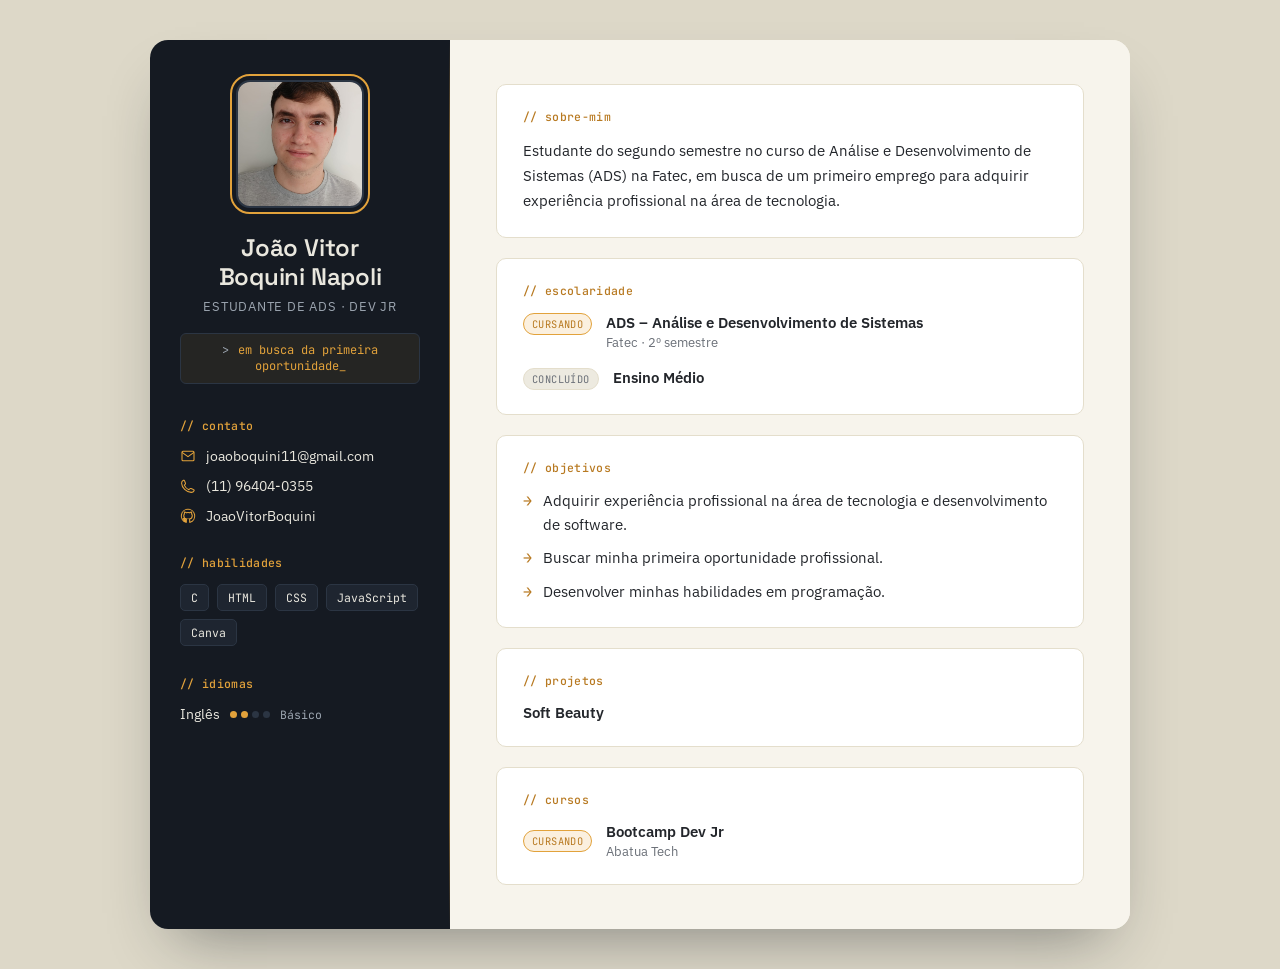
==== index.html @ 7dfd0f87 "Add files via upload" ====
<!DOCTYPE html>
<html lang="pt-br">
<head>
    <link rel="stylesheet" href="estilo.css">
    <meta charset="UTF-8">
    <meta name="viewport" content="width=device-width, initial-scale=1.0">
    <link rel="preconnect" href="https://fonts.googleapis.com">
    <link rel="preconnect" href="https://fonts.gstatic.com" crossorigin>
    <link href="https://fonts.googleapis.com/css2?family=Space+Grotesk:wght@500;600;700&family=IBM+Plex+Sans:wght@400;500;600&family=JetBrains+Mono:wght@400;500;600&display=swap" rel="stylesheet">
    <title>Currículo de João Vitor Boquini</title>
</head>
<body>

    <div class="page">

        <!-- ===== SIDEBAR ===== -->
        <aside class="sidebar">

            <div class="photo-wrap">
                <img class="foto" src="foto3por4.jpeg" alt="Foto de João Vitor Boquini">
            </div>

            <h1>João Vitor<br>Boquini Napoli</h1>
            <p class="cargo">Estudante de ADS &middot; Dev Jr</p>
            <p class="terminal-line"><span class="prompt">&gt;</span> em busca da primeira oportunidade<span class="cursor">_</span></p>

            <section class="side-block">
                <h2 class="eyebrow">// contato</h2>
                <ul class="contact-list">
                    <li>
                        <svg viewBox="0 0 24 24" fill="none" stroke="currentColor" stroke-width="1.6"><path d="M3 6.5 12 13l9-6.5"/><rect x="3" y="5" width="18" height="14" rx="1.5"/></svg>
                        <a href="mailto:joaoboquini11@gmail.com">joaoboquini11@gmail.com</a>
                    </li>
                    <li>
                        <svg viewBox="0 0 24 24" fill="none" stroke="currentColor" stroke-width="1.6"><path d="M6.5 3.5c.6 1.6 1 2.9 1.6 4.1a1.6 1.6 0 0 1-.4 1.9l-1.3 1.2a13 13 0 0 0 6.9 6.9l1.2-1.3a1.6 1.6 0 0 1 1.9-.4c1.2.6 2.5 1 4.1 1.6.6.2.9.9.6 1.5a4.6 4.6 0 0 1-4.4 2.6C9.3 21.2 2.8 14.7 2.4 7.9A4.6 4.6 0 0 1 5 3.5c.6-.3 1.3 0 1.5.6Z"/></svg>
                        <a href="tel:+5511964040355">(11) 96404-0355</a>
                    </li>
                    <li>
                        <svg viewBox="0 0 24 24" fill="none" stroke="currentColor" stroke-width="1.6"><path d="M12 2a10 10 0 0 0-3.16 19.5c.5.09.68-.22.68-.48v-1.7c-2.78.6-3.37-1.34-3.37-1.34-.46-1.15-1.11-1.46-1.11-1.46-.9-.62.07-.6.07-.6 1 .07 1.53 1.03 1.53 1.03.9 1.53 2.36 1.09 2.94.83.09-.65.35-1.09.63-1.34-2.22-.25-4.56-1.11-4.56-4.93 0-1.09.39-1.98 1.03-2.68-.1-.25-.45-1.27.1-2.65 0 0 .84-.27 2.75 1.03a9.4 9.4 0 0 1 5 0c1.9-1.3 2.75-1.03 2.75-1.03.55 1.38.2 2.4.1 2.65.64.7 1.03 1.59 1.03 2.68 0 3.83-2.34 4.68-4.57 4.92.36.31.68.92.68 1.85v2.74c0 .26.18.58.69.48A10 10 0 0 0 12 2Z"/></svg>
                        <a href="https://github.com/JoaoVitorBoquini" target="_blank" rel="noopener">JoaoVitorBoquini</a>
                    </li>
                </ul>
            </section>

            <section class="side-block">
                <h2 class="eyebrow">// habilidades</h2>
                <div class="tags">
                    <span class="tag">C</span>
                    <span class="tag">HTML</span>
                    <span class="tag">CSS</span>
                    <span class="tag">JavaScript</span>
                    <span class="tag">Canva</span>
                </div>
            </section>

            <section class="side-block">
                <h2 class="eyebrow">// idiomas</h2>
                <div class="lang-row">
                    <span>Inglês</span>
                    <span class="lang-level" aria-hidden="true">
                        <i class="dot on"></i><i class="dot on"></i><i class="dot"></i><i class="dot"></i>
                    </span>
                    <span class="lang-tag">Básico</span>
                </div>
            </section>

        </aside>

        <!-- ===== CONTEÚDO ===== -->
        <main class="content">

            <section class="card">
                <h2 class="eyebrow">// sobre-mim</h2>
                <p>Estudante do segundo semestre no curso de Análise e Desenvolvimento de Sistemas (ADS) na Fatec, em busca de um primeiro emprego para adquirir experiência profissional na área de tecnologia.</p>
            </section>

            <section class="card">
                <h2 class="eyebrow">// escolaridade</h2>
                <ul class="timeline">
                    <li>
                        <span class="status status-cursando">cursando</span>
                        <div>
                            <strong>ADS &ndash; Análise e Desenvolvimento de Sistemas</strong>
                            <span class="sub">Fatec &middot; 2&ordm; semestre</span>
                        </div>
                    </li>
                    <li>
                        <span class="status status-concluido">concluído</span>
                        <div>
                            <strong>Ensino Médio</strong>
                        </div>
                    </li>
                </ul>
            </section>

            <section class="card">
                <h2 class="eyebrow">// objetivos</h2>
                <ul class="bullet-list">
                    <li>Adquirir experiência profissional na área de tecnologia e desenvolvimento de software.</li>
                    <li>Buscar minha primeira oportunidade profissional.</li>
                    <li>Desenvolver minhas habilidades em programação.</li>
                </ul>
            </section>

            <section class="card">
                <h2 class="eyebrow">// projetos</h2>
                <div class="project-item">
                    <strong>Soft Beauty</strong>
                </div>
            </section>

            <section class="card">
                <h2 class="eyebrow">// cursos</h2>
                <div class="project-item">
                    <span class="status status-cursando">cursando</span>
                    <div>
                        <strong>Bootcamp Dev Jr</strong>
                        <span class="sub">Abatua Tech</span>
                    </div>
                </div>
            </section>

        </main>

    </div>

</body>
</html>
---- estilo.css ----
/* =========================================================
   Currículo — João Vitor Boquini Napoli
   Conceito: painel de IDE — sidebar "explorer" escuro
   + área de conteúdo clara, títulos como comentários de código.
   ========================================================= */

:root {
    --ink: #151A22;
    --ink-soft: #1E2530;
    --ink-line: #2B3543;

    --paper: #F7F4EC;
    --paper-line: #E4DECC;
    --card: #FFFFFF;

    --text-main: #23262B;
    --text-muted: #6B7078;
    --text-on-ink: #E9E7DE;
    --text-on-ink-muted: #9CA5B0;

    --accent: #E2A23B;
    --accent-dark: #B87A22;
    --accent-soft: rgba(226, 162, 59, 0.16);

    --font-display: 'Space Grotesk', 'IBM Plex Sans', sans-serif;
    --font-body: 'IBM Plex Sans', sans-serif;
    --font-mono: 'JetBrains Mono', monospace;

    --radius: 10px;
}

* {
    box-sizing: border-box;
}

body {
    margin: 0;
    background: #DDD8C8;
    font-family: var(--font-body);
    color: var(--text-main);
    -webkit-font-smoothing: antialiased;
}

.page {
    max-width: 980px;
    margin: 40px auto;
    display: flex;
    align-items: stretch;
    background: var(--paper);
    border-radius: 18px;
    overflow: hidden;
    box-shadow: 0 30px 60px -25px rgba(21, 26, 34, 0.45);
}

.sidebar {
    flex: 0 0 300px;
    width: 300px;
}

.content {
    flex: 1 1 auto;
    min-width: 0;
}

/* ===================== SIDEBAR ===================== */

.sidebar {
    background: var(--ink);
    color: var(--text-on-ink);
    padding: 40px 30px 44px;
    position: relative;
}

.sidebar::after {
    content: "";
    position: absolute;
    top: 0;
    right: 0;
    bottom: 0;
    width: 1px;
    background: linear-gradient(to bottom, transparent, var(--accent) 12%, var(--accent) 88%, transparent);
    opacity: .5;
}

.photo-wrap {
    width: 128px;
    height: 128px;
    border-radius: 14px;
    overflow: hidden;
    border: 2px solid var(--ink-line);
    outline: 2px solid var(--accent);
    outline-offset: 4px;
    margin: 0 auto 26px;
}

.foto {
    width: 100%;
    height: 100%;
    object-fit: cover;
    display: block;
}

.sidebar h1 {
    font-family: var(--font-display);
    font-size: 1.5rem;
    font-weight: 600;
    line-height: 1.2;
    text-align: center;
    margin: 0 0 6px;
    letter-spacing: -0.01em;
}

.cargo {
    text-align: center;
    font-size: 0.82rem;
    color: var(--text-on-ink-muted);
    margin: 0 0 18px;
    text-transform: uppercase;
    letter-spacing: 0.06em;
}

.terminal-line {
    font-family: var(--font-mono);
    font-size: 0.75rem;
    color: var(--accent);
    background: rgba(226, 162, 59, 0.08);
    border: 1px solid var(--ink-line);
    border-radius: 6px;
    padding: 8px 10px;
    margin: 0 0 34px;
    text-align: center;
    line-height: 1.4;
}

.prompt {
    color: var(--text-on-ink-muted);
    margin-right: 2px;
}

.cursor {
    animation: blink 1.1s steps(1) infinite;
}

@keyframes blink {
    50% { opacity: 0; }
}

.side-block {
    margin-bottom: 30px;
}

.side-block:last-child {
    margin-bottom: 0;
}

.eyebrow {
    font-family: var(--font-mono);
    font-size: 0.72rem;
    font-weight: 500;
    letter-spacing: 0.03em;
    color: var(--accent);
    margin: 0 0 14px;
    text-transform: lowercase;
}

.content .eyebrow {
    color: var(--accent-dark);
}

.contact-list {
    list-style: none;
    margin: 0;
    padding: 0;
    display: flex;
    flex-direction: column;
    gap: 12px;
}

.contact-list li {
    display: flex;
    align-items: center;
    gap: 10px;
    font-size: 0.85rem;
}

.contact-list svg {
    width: 16px;
    height: 16px;
    flex-shrink: 0;
    color: var(--accent);
}

.contact-list a {
    color: var(--text-on-ink);
    text-decoration: none;
    word-break: break-word;
}

.contact-list a:hover {
    color: var(--accent);
}

.tags {
    display: flex;
    flex-wrap: wrap;
    gap: 8px;
}

.tag {
    font-family: var(--font-mono);
    font-size: 0.72rem;
    padding: 5px 10px;
    border-radius: 5px;
    background: var(--ink-soft);
    border: 1px solid var(--ink-line);
    color: var(--text-on-ink);
}

.lang-row {
    display: flex;
    align-items: center;
    gap: 10px;
    font-size: 0.85rem;
}

.lang-level {
    display: inline-flex;
    gap: 4px;
}

.dot {
    width: 7px;
    height: 7px;
    border-radius: 50%;
    background: var(--ink-line);
    display: inline-block;
}

.dot.on {
    background: var(--accent);
}

.lang-tag {
    font-family: var(--font-mono);
    font-size: 0.72rem;
    color: var(--text-on-ink-muted);
}

/* ===================== CONTEÚDO ===================== */

.content {
    padding: 44px 46px;
    background: var(--paper);
}

.card {
    background: var(--card);
    border: 1px solid var(--paper-line);
    border-radius: var(--radius);
    padding: 24px 26px;
    margin-bottom: 20px;
}

.card:last-child {
    margin-bottom: 0;
}

.card p {
    margin: 0;
    font-size: 0.95rem;
    line-height: 1.65;
    color: var(--text-main);
}

.bullet-list {
    margin: 0;
    padding: 0;
    list-style: none;
    display: flex;
    flex-direction: column;
    gap: 10px;
}

.bullet-list li {
    position: relative;
    padding-left: 20px;
    font-size: 0.95rem;
    line-height: 1.55;
}

.bullet-list li::before {
    content: "→";
    position: absolute;
    left: 0;
    color: var(--accent-dark);
    font-family: var(--font-mono);
}

.timeline {
    list-style: none;
    margin: 0;
    padding: 0;
    display: flex;
    flex-direction: column;
    gap: 16px;
}

.timeline li,
.project-item {
    display: flex;
    align-items: baseline;
    gap: 14px;
}

.timeline li strong,
.project-item strong {
    display: block;
    font-size: 0.95rem;
    font-weight: 600;
}

.sub {
    display: block;
    font-size: 0.82rem;
    color: var(--text-muted);
    margin-top: 2px;
}

.status {
    font-family: var(--font-mono);
    font-size: 0.65rem;
    text-transform: uppercase;
    letter-spacing: 0.04em;
    padding: 3px 8px;
    border-radius: 999px;
    white-space: nowrap;
    flex-shrink: 0;
}

.status-cursando {
    background: var(--accent-soft);
    color: var(--accent-dark);
    border: 1px solid var(--accent);
}

.status-concluido {
    background: #EDEAE0;
    color: var(--text-muted);
    border: 1px solid var(--paper-line);
}

.project-item {
    align-items: center;
}

/* ===================== RESPONSIVO ===================== */

@media (max-width: 760px) {
    .page {
        flex-direction: column;
        margin: 0;
        border-radius: 0;
    }

    .sidebar {
        flex-basis: auto;
        width: 100%;
    }

    .sidebar {
        padding: 36px 26px 34px;
    }

    .content {
        padding: 32px 24px 40px;
    }
}

/* ===================== IMPRESSÃO ===================== */

@media print {
    @page {
        size: A4;
        margin: 0;
    }

    body {
        background: var(--paper);
    }

    .page {
        margin: 0;
        box-shadow: none;
        border-radius: 0;
    }

    .sidebar {
        flex-basis: 260px;
        width: 260px;
    }

    .sidebar,
    .card {
        -webkit-print-color-adjust: exact;
        print-color-adjust: exact;
    }

    .card {
        break-inside: avoid;
    }

    .cursor {
        animation: none;
    }
}
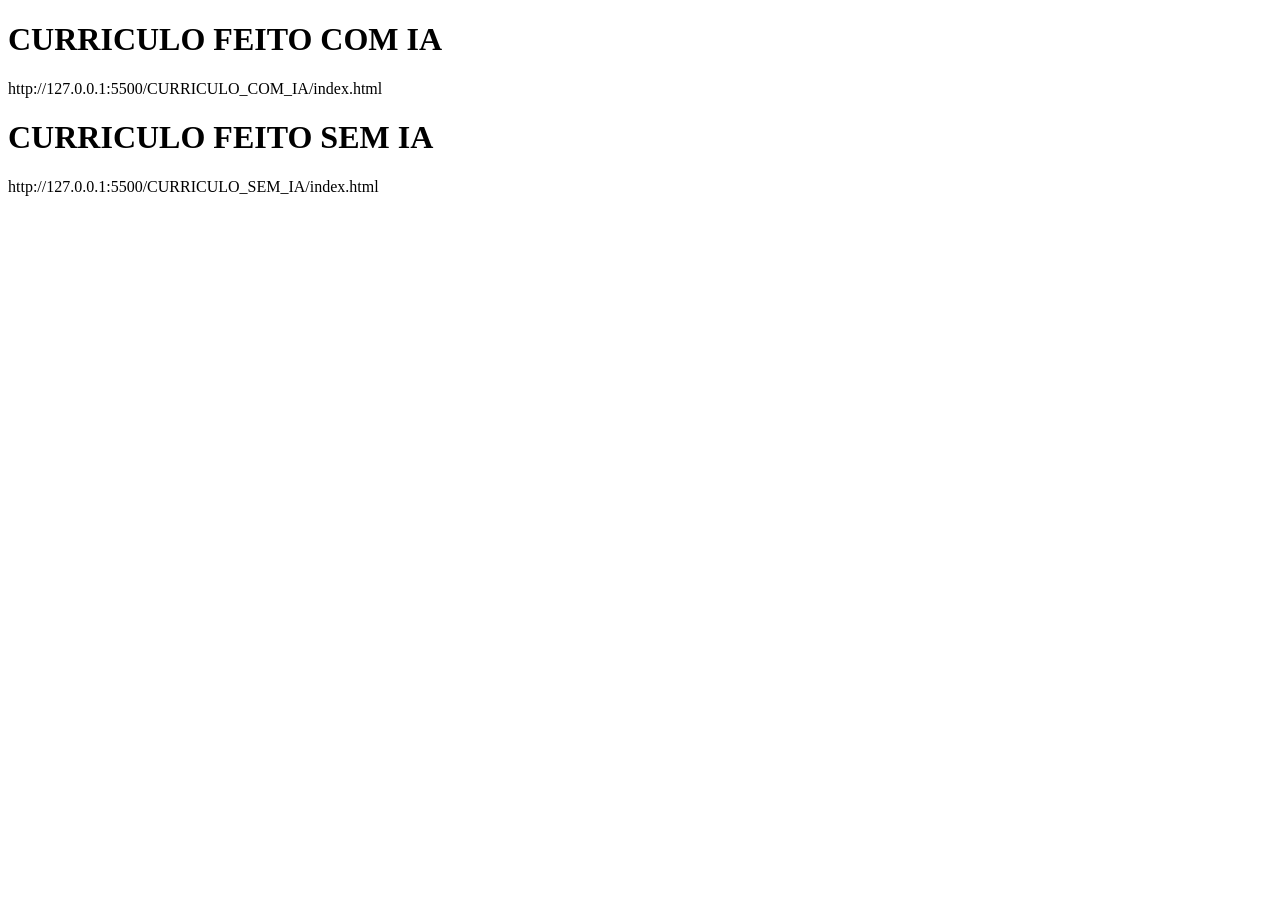
==== commit 9d413e5b: "Add files via upload" ====
--- a/index.html
+++ b/index.html
@@ -1,128 +1,14 @@
-<!DOCTYPE html>
-<html lang="pt-br">
-<head>
-    <link rel="stylesheet" href="estilo.css">
-    <meta charset="UTF-8">
-    <meta name="viewport" content="width=device-width, initial-scale=1.0">
-    <link rel="preconnect" href="https://fonts.googleapis.com">
-    <link rel="preconnect" href="https://fonts.gstatic.com" crossorigin>
-    <link href="https://fonts.googleapis.com/css2?family=Space+Grotesk:wght@500;600;700&family=IBM+Plex+Sans:wght@400;500;600&family=JetBrains+Mono:wght@400;500;600&display=swap" rel="stylesheet">
-    <title>Currículo de João Vitor Boquini</title>
-</head>
-<body>
-
-    <div class="page">
-
-        <!-- ===== SIDEBAR ===== -->
-        <aside class="sidebar">
-
-            <div class="photo-wrap">
-                <img class="foto" src="foto3por4.jpeg" alt="Foto de João Vitor Boquini">
-            </div>
-
-            <h1>João Vitor<br>Boquini Napoli</h1>
-            <p class="cargo">Estudante de ADS &middot; Dev Jr</p>
-            <p class="terminal-line"><span class="prompt">&gt;</span> em busca da primeira oportunidade<span class="cursor">_</span></p>
-
-            <section class="side-block">
-                <h2 class="eyebrow">// contato</h2>
-                <ul class="contact-list">
-                    <li>
-                        <svg viewBox="0 0 24 24" fill="none" stroke="currentColor" stroke-width="1.6"><path d="M3 6.5 12 13l9-6.5"/><rect x="3" y="5" width="18" height="14" rx="1.5"/></svg>
-                        <a href="mailto:joaoboquini11@gmail.com">joaoboquini11@gmail.com</a>
-                    </li>
-                    <li>
-                        <svg viewBox="0 0 24 24" fill="none" stroke="currentColor" stroke-width="1.6"><path d="M6.5 3.5c.6 1.6 1 2.9 1.6 4.1a1.6 1.6 0 0 1-.4 1.9l-1.3 1.2a13 13 0 0 0 6.9 6.9l1.2-1.3a1.6 1.6 0 0 1 1.9-.4c1.2.6 2.5 1 4.1 1.6.6.2.9.9.6 1.5a4.6 4.6 0 0 1-4.4 2.6C9.3 21.2 2.8 14.7 2.4 7.9A4.6 4.6 0 0 1 5 3.5c.6-.3 1.3 0 1.5.6Z"/></svg>
-                        <a href="tel:+5511964040355">(11) 96404-0355</a>
-                    </li>
-                    <li>
-                        <svg viewBox="0 0 24 24" fill="none" stroke="currentColor" stroke-width="1.6"><path d="M12 2a10 10 0 0 0-3.16 19.5c.5.09.68-.22.68-.48v-1.7c-2.78.6-3.37-1.34-3.37-1.34-.46-1.15-1.11-1.46-1.11-1.46-.9-.62.07-.6.07-.6 1 .07 1.53 1.03 1.53 1.03.9 1.53 2.36 1.09 2.94.83.09-.65.35-1.09.63-1.34-2.22-.25-4.56-1.11-4.56-4.93 0-1.09.39-1.98 1.03-2.68-.1-.25-.45-1.27.1-2.65 0 0 .84-.27 2.75 1.03a9.4 9.4 0 0 1 5 0c1.9-1.3 2.75-1.03 2.75-1.03.55 1.38.2 2.4.1 2.65.64.7 1.03 1.59 1.03 2.68 0 3.83-2.34 4.68-4.57 4.92.36.31.68.92.68 1.85v2.74c0 .26.18.58.69.48A10 10 0 0 0 12 2Z"/></svg>
-                        <a href="https://github.com/JoaoVitorBoquini" target="_blank" rel="noopener">JoaoVitorBoquini</a>
-                    </li>
-                </ul>
-            </section>
-
-            <section class="side-block">
-                <h2 class="eyebrow">// habilidades</h2>
-                <div class="tags">
-                    <span class="tag">C</span>
-                    <span class="tag">HTML</span>
-                    <span class="tag">CSS</span>
-                    <span class="tag">JavaScript</span>
-                    <span class="tag">Canva</span>
-                </div>
-            </section>
-
-            <section class="side-block">
-                <h2 class="eyebrow">// idiomas</h2>
-                <div class="lang-row">
-                    <span>Inglês</span>
-                    <span class="lang-level" aria-hidden="true">
-                        <i class="dot on"></i><i class="dot on"></i><i class="dot"></i><i class="dot"></i>
-                    </span>
-                    <span class="lang-tag">Básico</span>
-                </div>
-            </section>
-
-        </aside>
-
-        <!-- ===== CONTEÚDO ===== -->
-        <main class="content">
-
-            <section class="card">
-                <h2 class="eyebrow">// sobre-mim</h2>
-                <p>Estudante do segundo semestre no curso de Análise e Desenvolvimento de Sistemas (ADS) na Fatec, em busca de um primeiro emprego para adquirir experiência profissional na área de tecnologia.</p>
-            </section>
-
-            <section class="card">
-                <h2 class="eyebrow">// escolaridade</h2>
-                <ul class="timeline">
-                    <li>
-                        <span class="status status-cursando">cursando</span>
-                        <div>
-                            <strong>ADS &ndash; Análise e Desenvolvimento de Sistemas</strong>
-                            <span class="sub">Fatec &middot; 2&ordm; semestre</span>
-                        </div>
-                    </li>
-                    <li>
-                        <span class="status status-concluido">concluído</span>
-                        <div>
-                            <strong>Ensino Médio</strong>
-                        </div>
-                    </li>
-                </ul>
-            </section>
-
-            <section class="card">
-                <h2 class="eyebrow">// objetivos</h2>
-                <ul class="bullet-list">
-                    <li>Adquirir experiência profissional na área de tecnologia e desenvolvimento de software.</li>
-                    <li>Buscar minha primeira oportunidade profissional.</li>
-                    <li>Desenvolver minhas habilidades em programação.</li>
-                </ul>
-            </section>
-
-            <section class="card">
-                <h2 class="eyebrow">// projetos</h2>
-                <div class="project-item">
-                    <strong>Soft Beauty</strong>
-                </div>
-            </section>
-
-            <section class="card">
-                <h2 class="eyebrow">// cursos</h2>
-                <div class="project-item">
-                    <span class="status status-cursando">cursando</span>
-                    <div>
-                        <strong>Bootcamp Dev Jr</strong>
-                        <span class="sub">Abatua Tech</span>
-                    </div>
-                </div>
-            </section>
-
-        </main>
-
-    </div>
-
-</body>
-</html>
+<!DOCTYPE html>
+<html lang="en">
+<head>
+    <meta charset="UTF-8">
+    <meta name="viewport" content="width=device-width, initial-scale=1.0">
+    <title>Document</title>
+</head>
+<body>
+    <h1>CURRICULO FEITO COM IA</h1>
+    <p>http://127.0.0.1:5500/CURRICULO_COM_IA/index.html</P>
+    <h1>CURRICULO FEITO SEM IA</h1>
+    <p>http://127.0.0.1:5500/CURRICULO_SEM_IA/index.html</P>
+</body>
+</html>
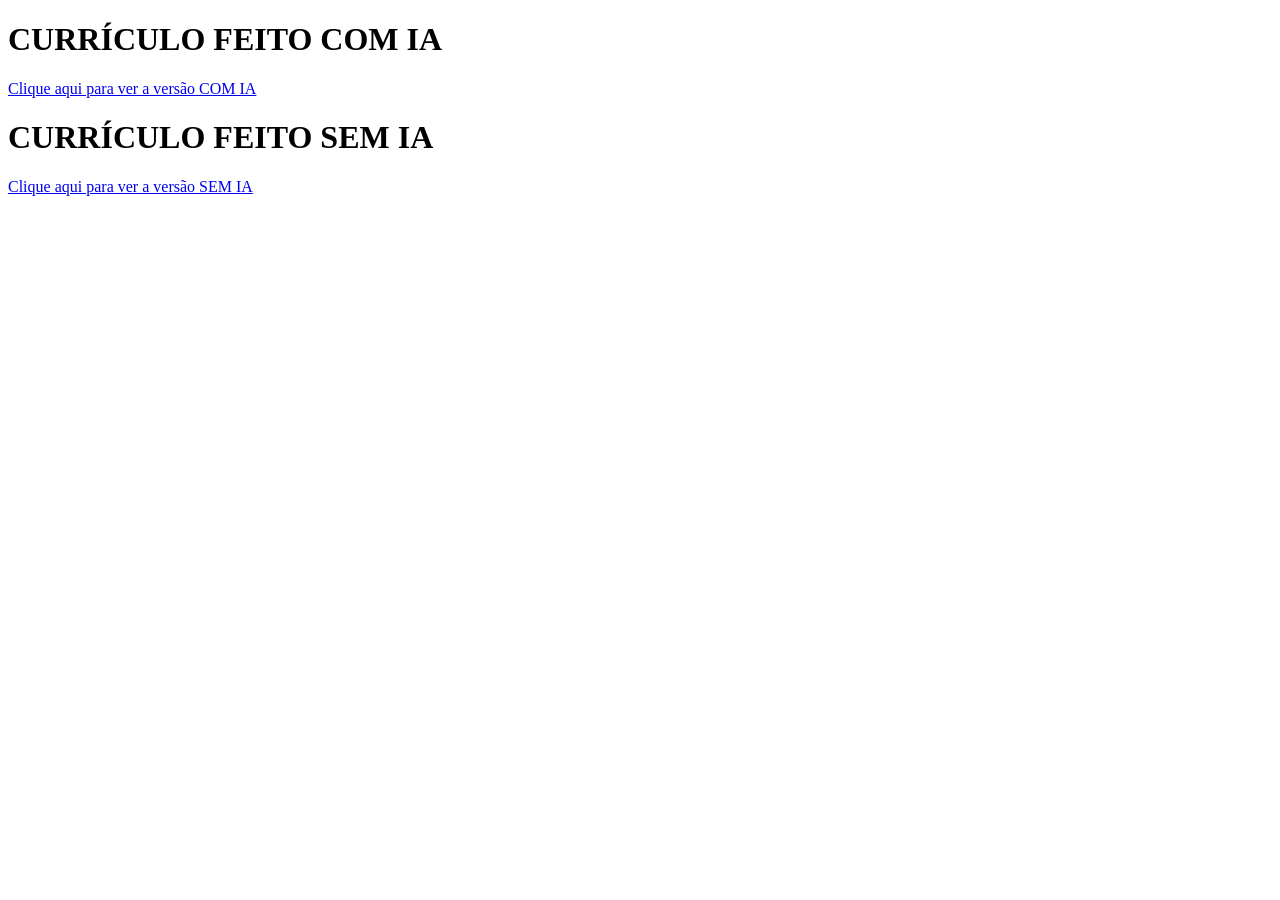
==== commit b31e00ae: "Add files via upload" ====
--- a/index.html
+++ b/index.html
@@ -6,9 +6,11 @@
     <title>Document</title>
 </head>
 <body>
-    <h1>CURRICULO FEITO COM IA</h1>
-    <p>http://127.0.0.1:5500/CURRICULO_COM_IA/index.html</P>
-    <h1>CURRICULO FEITO SEM IA</h1>
-    <p>http://127.0.0.1:5500/CURRICULO_SEM_IA/index.html</P>
+     <h1>CURRÍCULO FEITO COM IA</h1>
+    
+    <p><a href="CURRICULO COM IA/index.html">Clique aqui para ver a versão COM IA</a></p>
+
+    <h1>CURRÍCULO FEITO SEM IA</h1>
+    <p><a href="CURRICULO SEM IA/index.html">Clique aqui para ver a versão SEM IA</a></p>
 </body>
 </html>
